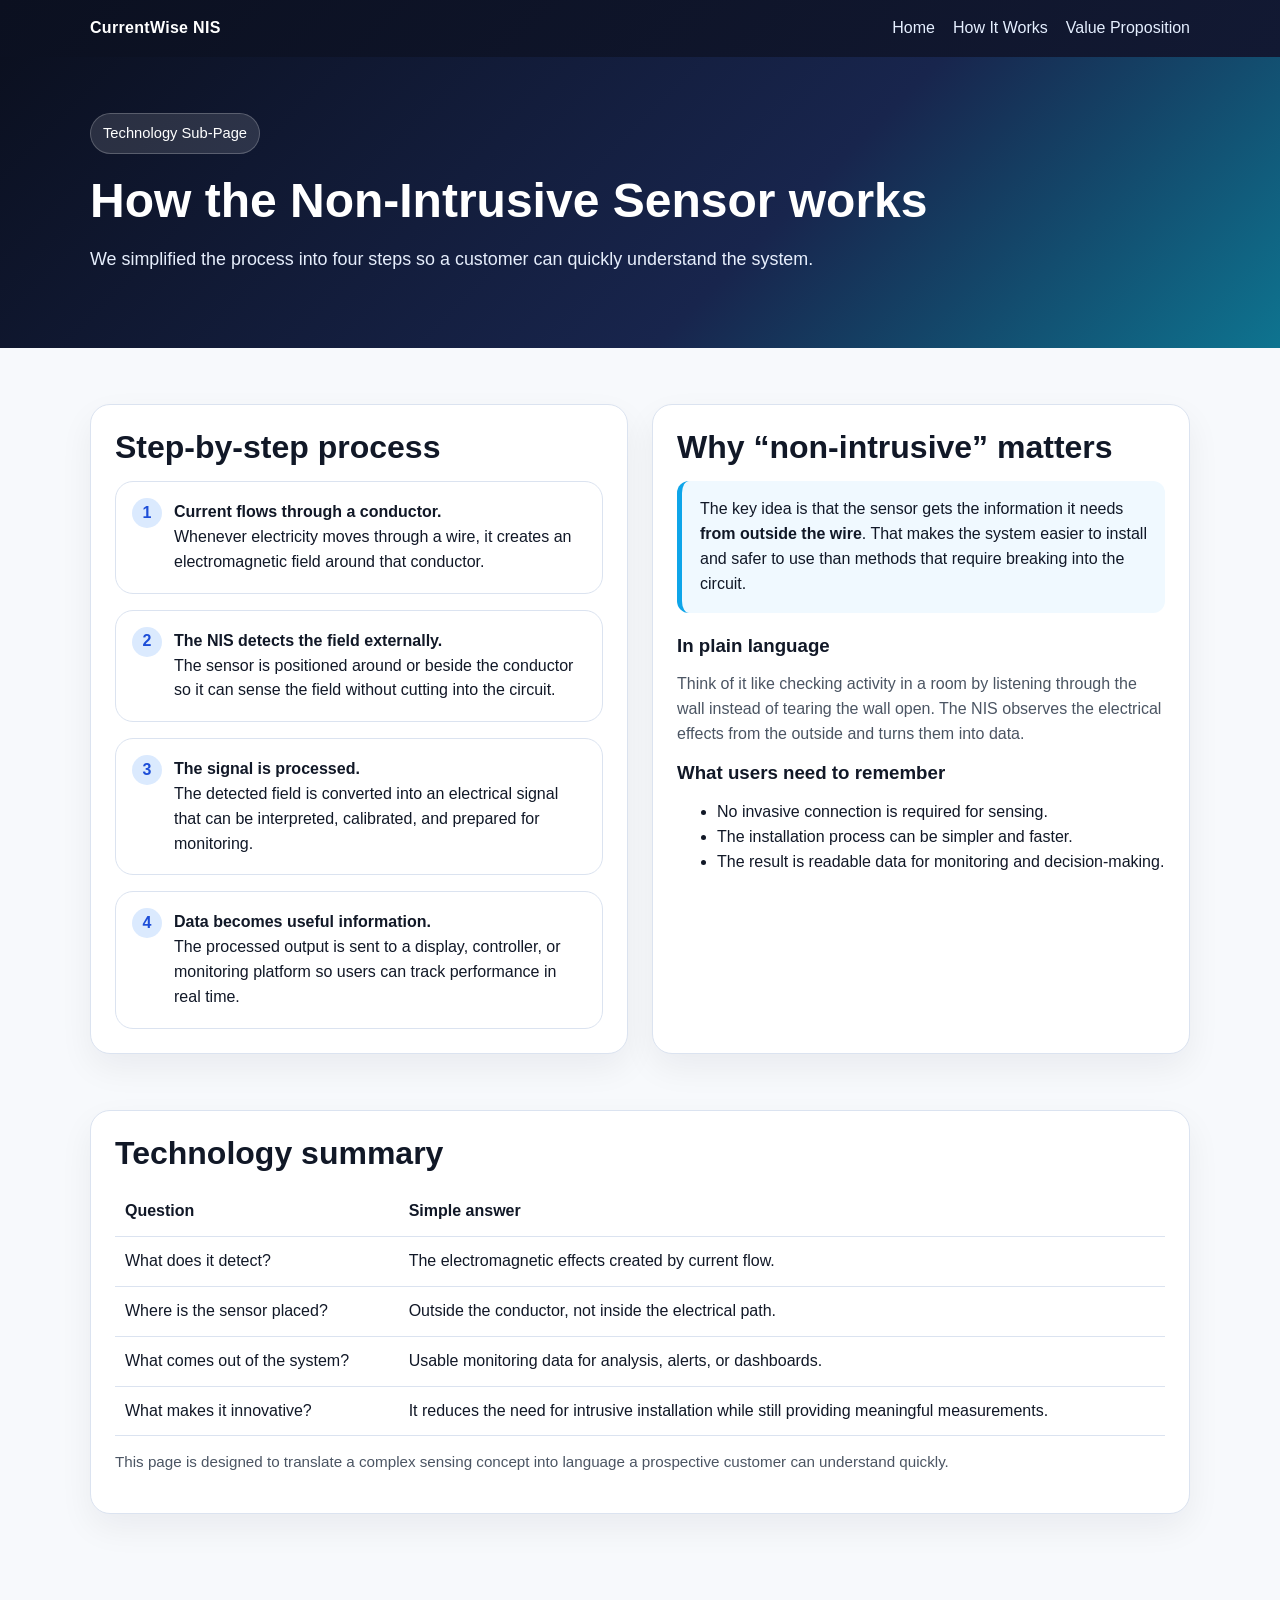
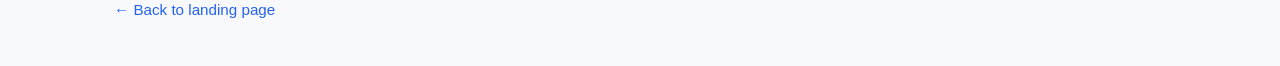
==== technology.html @ ec2b5791 "Add files via upload" ====
<!DOCTYPE html>
<html lang="en">
<head>
  <meta charset="UTF-8">
  <meta name="viewport" content="width=device-width, initial-scale=1.0">
  <title>How It Works | CurrentWise NIS</title>
  <link rel="stylesheet" href="styles.css">
</head>
<body>
  <header class="topbar">
    <div class="nav">
      <div class="brand">CurrentWise NIS</div>
      <nav class="navlinks">
        <a href="index.html">Home</a>
        <a href="technology.html">How It Works</a>
        <a href="value.html">Value Proposition</a>
      </nav>
    </div>
  </header>

  <section class="hero" style="padding:56px 24px;">
    <div class="wrap">
      <span class="kicker">Technology Sub-Page</span>
      <h1>How the Non-Intrusive Sensor works</h1>
      <p class="lead">We simplified the process into four steps so a customer can quickly understand the system.</p>
    </div>
  </section>

  <section class="section">
    <div class="wrap grid-2">
      <div class="card feature">
        <h2>Step-by-step process</h2>
        <div class="steps">
          <div class="step">
            <strong>Current flows through a conductor.</strong><br>
            Whenever electricity moves through a wire, it creates an electromagnetic field around that conductor.
          </div>
          <div class="step">
            <strong>The NIS detects the field externally.</strong><br>
            The sensor is positioned around or beside the conductor so it can sense the field without cutting into the circuit.
          </div>
          <div class="step">
            <strong>The signal is processed.</strong><br>
            The detected field is converted into an electrical signal that can be interpreted, calibrated, and prepared for monitoring.
          </div>
          <div class="step">
            <strong>Data becomes useful information.</strong><br>
            The processed output is sent to a display, controller, or monitoring platform so users can track performance in real time.
          </div>
        </div>
      </div>
      <div class="card feature">
        <h2>Why “non-intrusive” matters</h2>
        <div class="callout">
          The key idea is that the sensor gets the information it needs <strong>from outside the wire</strong>. That makes the system easier to install and safer to use than methods that require breaking into the circuit.
        </div>
        <h3 style="margin-top:22px;">In plain language</h3>
        <p class="muted">
          Think of it like checking activity in a room by listening through the wall instead of tearing the wall open. The NIS observes the electrical effects from the outside and turns them into data.
        </p>
        <h3>What users need to remember</h3>
        <ul>
          <li>No invasive connection is required for sensing.</li>
          <li>The installation process can be simpler and faster.</li>
          <li>The result is readable data for monitoring and decision-making.</li>
        </ul>
      </div>
    </div>
  </section>

  <section class="section" style="padding-top:0">
    <div class="wrap card feature">
      <h2>Technology summary</h2>
      <table class="table">
        <tr><th>Question</th><th>Simple answer</th></tr>
        <tr><td>What does it detect?</td><td>The electromagnetic effects created by current flow.</td></tr>
        <tr><td>Where is the sensor placed?</td><td>Outside the conductor, not inside the electrical path.</td></tr>
        <tr><td>What comes out of the system?</td><td>Usable monitoring data for analysis, alerts, or dashboards.</td></tr>
        <tr><td>What makes it innovative?</td><td>It reduces the need for intrusive installation while still providing meaningful measurements.</td></tr>
      </table>
      <p class="small muted" style="margin-top:14px;">
        This page is designed to translate a complex sensing concept into language a prospective customer can understand quickly.
      </p>
    </div>
  </section>

  <footer class="footer wrap">
    <a href="index.html">← Back to landing page</a>
  </footer>
</body>
</html>
---- styles.css ----
:root{
  --bg:#0b1020;
  --bg2:#121933;
  --card:#ffffff;
  --ink:#111827;
  --muted:#4b5563;
  --line:#dbe3f0;
  --accent:#2563eb;
  --accent2:#0ea5e9;
  --good:#0f766e;
}
*{box-sizing:border-box}
html{scroll-behavior:smooth}
body{
  margin:0;
  font-family:Arial, Helvetica, sans-serif;
  color:var(--ink);
  background:#f7f9fc;
  line-height:1.55;
}
a{color:var(--accent); text-decoration:none}
a:hover{text-decoration:underline}
.topbar{
  background:linear-gradient(135deg,var(--bg),var(--bg2));
  color:white;
  padding:16px 24px;
  position:sticky;
  top:0;
  z-index:5;
}
.nav{
  max-width:1100px;
  margin:0 auto;
  display:flex;
  justify-content:space-between;
  align-items:center;
  gap:20px;
}
.brand{font-weight:700; letter-spacing:.3px}
.navlinks{display:flex; gap:18px; flex-wrap:wrap}
.navlinks a{color:#e5efff}
.hero{
  background:linear-gradient(135deg,var(--bg),#18254d 60%, #0e7490);
  color:white;
  padding:72px 24px 56px;
}
.wrap{max-width:1100px; margin:0 auto}
.hero-grid{
  display:grid;
  grid-template-columns:1.15fr .85fr;
  gap:34px;
  align-items:center;
}
.kicker{
  display:inline-block;
  background:rgba(255,255,255,.12);
  border:1px solid rgba(255,255,255,.22);
  padding:8px 12px;
  border-radius:999px;
  font-size:.92rem;
  margin-bottom:16px;
}
h1,h2,h3{line-height:1.15}
h1{font-size:3rem; margin:.2rem 0 1rem}
h2{font-size:2rem; margin:0 0 1rem}
p.lead{font-size:1.12rem; color:#e6eefc}
.cta-row{display:flex; gap:14px; flex-wrap:wrap; margin-top:24px}
.btn{
  display:inline-block;
  padding:12px 18px;
  border-radius:12px;
  font-weight:700;
  border:1px solid transparent;
}
.btn-primary{background:white; color:var(--bg)}
.btn-secondary{background:transparent; color:white; border-color:rgba(255,255,255,.35)}
.card{
  background:var(--card);
  border:1px solid var(--line);
  border-radius:20px;
  box-shadow:0 14px 34px rgba(10,20,40,.06);
}
.hero-card{padding:20px}
.diagram{
  width:100%;
  aspect-ratio:1.1/1;
  background:linear-gradient(180deg,#eef5ff,#f8fbff);
  border-radius:18px;
  border:1px solid var(--line);
  display:flex;
  align-items:center;
  justify-content:center;
  padding:14px;
}
.section{padding:56px 24px}
.grid-3{
  display:grid;
  grid-template-columns:repeat(3,1fr);
  gap:20px;
}
.grid-2{
  display:grid;
  grid-template-columns:repeat(2,1fr);
  gap:24px;
}
.feature{padding:24px}
.feature h3{margin:.2rem 0 .5rem}
.muted{color:var(--muted)}
.steps{
  counter-reset:step;
  display:grid;
  gap:16px;
}
.step{
  background:white;
  border:1px solid var(--line);
  border-radius:18px;
  padding:18px 18px 18px 58px;
  position:relative;
}
.step:before{
  counter-increment:step;
  content:counter(step);
  position:absolute;
  left:16px;
  top:16px;
  width:30px;
  height:30px;
  border-radius:999px;
  background:#dbeafe;
  color:#1d4ed8;
  display:grid;
  place-items:center;
  font-weight:700;
}
.banner{
  background:linear-gradient(135deg,#e0f2fe,#eff6ff);
  border:1px solid #bfdbfe;
  padding:22px;
  border-radius:20px;
}
.footer{
  padding:28px 24px 44px;
  color:var(--muted);
  font-size:.95rem;
}
.badge{
  display:inline-block;
  padding:6px 10px;
  border-radius:999px;
  background:#ecfeff;
  color:#155e75;
  font-size:.88rem;
  margin:0 8px 8px 0;
  border:1px solid #bae6fd;
}
.table{
  width:100%;
  border-collapse:collapse;
  margin-top:10px;
}
.table th,.table td{
  text-align:left;
  border-bottom:1px solid var(--line);
  padding:12px 10px;
  vertical-align:top;
}
.callout{
  border-left:5px solid var(--accent2);
  background:#f0f9ff;
  padding:16px 18px;
  border-radius:12px;
}
.small{font-size:.95rem}
@media (max-width:900px){
  .hero-grid,.grid-3,.grid-2{grid-template-columns:1fr}
  h1{font-size:2.35rem}
}
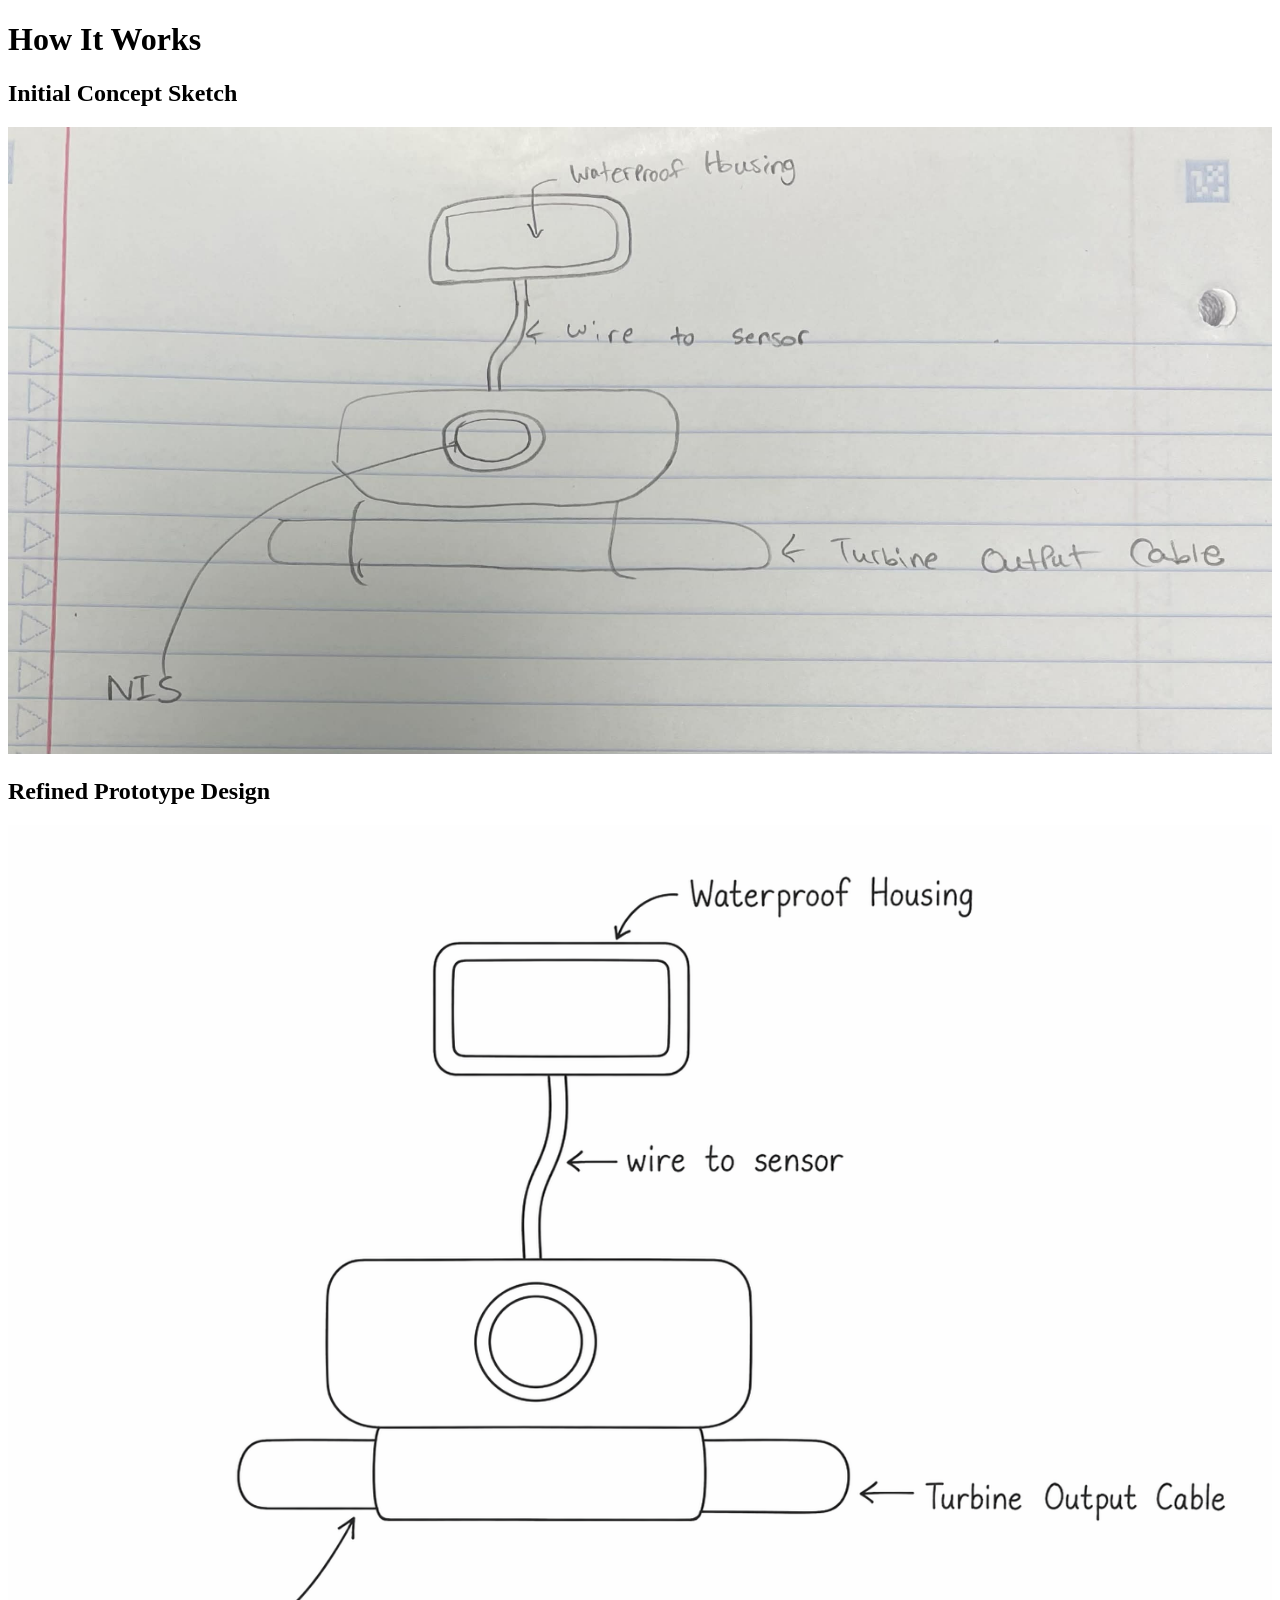
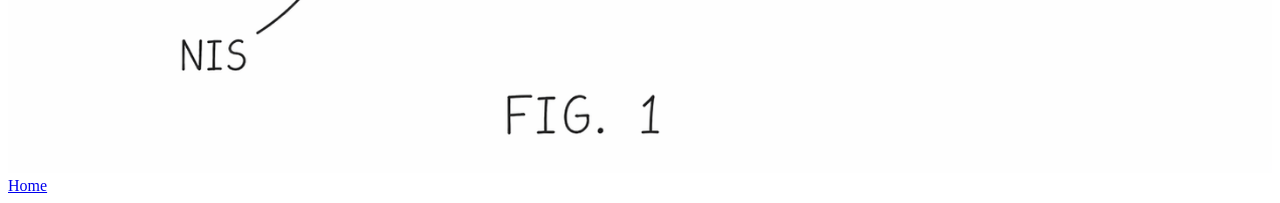
==== commit 9bbc978e: "Add files via upload" ====
--- a/technology.html
+++ b/technology.html
@@ -1,91 +1,8 @@
-<!DOCTYPE html>
-<html lang="en">
-<head>
-  <meta charset="UTF-8">
-  <meta name="viewport" content="width=device-width, initial-scale=1.0">
-  <title>How It Works | CurrentWise NIS</title>
-  <link rel="stylesheet" href="styles.css">
-</head>
-<body>
-  <header class="topbar">
-    <div class="nav">
-      <div class="brand">CurrentWise NIS</div>
-      <nav class="navlinks">
-        <a href="index.html">Home</a>
-        <a href="technology.html">How It Works</a>
-        <a href="value.html">Value Proposition</a>
-      </nav>
-    </div>
-  </header>
-
-  <section class="hero" style="padding:56px 24px;">
-    <div class="wrap">
-      <span class="kicker">Technology Sub-Page</span>
-      <h1>How the Non-Intrusive Sensor works</h1>
-      <p class="lead">We simplified the process into four steps so a customer can quickly understand the system.</p>
-    </div>
-  </section>
-
-  <section class="section">
-    <div class="wrap grid-2">
-      <div class="card feature">
-        <h2>Step-by-step process</h2>
-        <div class="steps">
-          <div class="step">
-            <strong>Current flows through a conductor.</strong><br>
-            Whenever electricity moves through a wire, it creates an electromagnetic field around that conductor.
-          </div>
-          <div class="step">
-            <strong>The NIS detects the field externally.</strong><br>
-            The sensor is positioned around or beside the conductor so it can sense the field without cutting into the circuit.
-          </div>
-          <div class="step">
-            <strong>The signal is processed.</strong><br>
-            The detected field is converted into an electrical signal that can be interpreted, calibrated, and prepared for monitoring.
-          </div>
-          <div class="step">
-            <strong>Data becomes useful information.</strong><br>
-            The processed output is sent to a display, controller, or monitoring platform so users can track performance in real time.
-          </div>
-        </div>
-      </div>
-      <div class="card feature">
-        <h2>Why “non-intrusive” matters</h2>
-        <div class="callout">
-          The key idea is that the sensor gets the information it needs <strong>from outside the wire</strong>. That makes the system easier to install and safer to use than methods that require breaking into the circuit.
-        </div>
-        <h3 style="margin-top:22px;">In plain language</h3>
-        <p class="muted">
-          Think of it like checking activity in a room by listening through the wall instead of tearing the wall open. The NIS observes the electrical effects from the outside and turns them into data.
-        </p>
-        <h3>What users need to remember</h3>
-        <ul>
-          <li>No invasive connection is required for sensing.</li>
-          <li>The installation process can be simpler and faster.</li>
-          <li>The result is readable data for monitoring and decision-making.</li>
-        </ul>
-      </div>
-    </div>
-  </section>
-
-  <section class="section" style="padding-top:0">
-    <div class="wrap card feature">
-      <h2>Technology summary</h2>
-      <table class="table">
-        <tr><th>Question</th><th>Simple answer</th></tr>
-        <tr><td>What does it detect?</td><td>The electromagnetic effects created by current flow.</td></tr>
-        <tr><td>Where is the sensor placed?</td><td>Outside the conductor, not inside the electrical path.</td></tr>
-        <tr><td>What comes out of the system?</td><td>Usable monitoring data for analysis, alerts, or dashboards.</td></tr>
-        <tr><td>What makes it innovative?</td><td>It reduces the need for intrusive installation while still providing meaningful measurements.</td></tr>
-      </table>
-      <p class="small muted" style="margin-top:14px;">
-        This page is designed to translate a complex sensing concept into language a prospective customer can understand quickly.
-      </p>
-    </div>
-  </section>
-
-  <footer class="footer wrap">
-    <a href="index.html">← Back to landing page</a>
-  </footer>
-</body>
-</html>
+<!DOCTYPE html><html><body>
+<h1>How It Works</h1>
+<h2>Initial Concept Sketch</h2>
+<img src="handdrawn.png" style="max-width:100%;">
+<h2>Refined Prototype Design</h2>
+<img src="fig1.png" style="max-width:100%;">
+<a href="index.html">Home</a>
+</body></html>
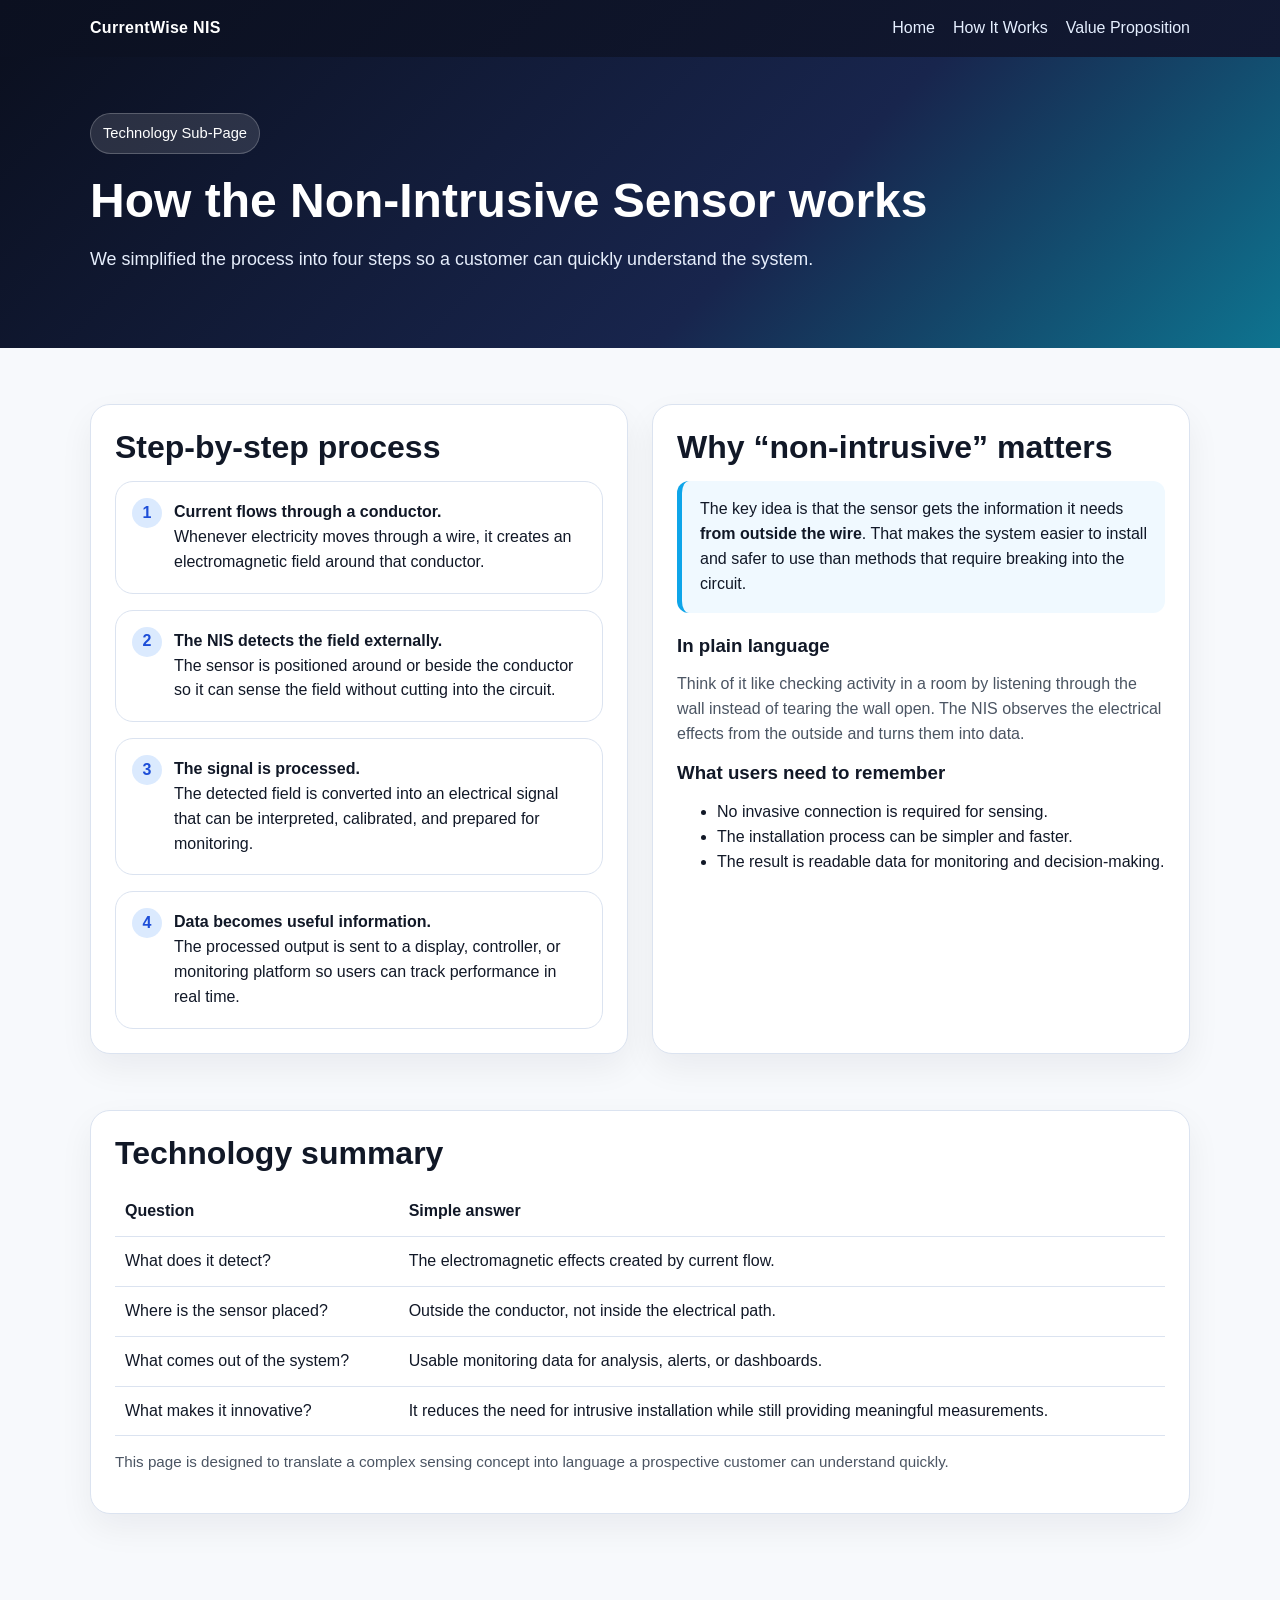
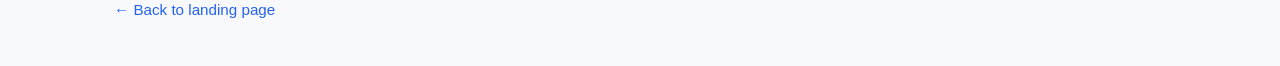
==== commit 17c52e48: "Add files via upload" ====
--- a/technology.html
+++ b/technology.html
@@ -1,8 +1,91 @@
-<!DOCTYPE html><html><body>
-<h1>How It Works</h1>
-<h2>Initial Concept Sketch</h2>
-<img src="handdrawn.png" style="max-width:100%;">
-<h2>Refined Prototype Design</h2>
-<img src="fig1.png" style="max-width:100%;">
-<a href="index.html">Home</a>
-</body></html>+<!DOCTYPE html>
+<html lang="en">
+<head>
+  <meta charset="UTF-8">
+  <meta name="viewport" content="width=device-width, initial-scale=1.0">
+  <title>How It Works | CurrentWise NIS</title>
+  <link rel="stylesheet" href="styles.css">
+</head>
+<body>
+  <header class="topbar">
+    <div class="nav">
+      <div class="brand">CurrentWise NIS</div>
+      <nav class="navlinks">
+        <a href="index.html">Home</a>
+        <a href="technology.html">How It Works</a>
+        <a href="value.html">Value Proposition</a>
+      </nav>
+    </div>
+  </header>
+
+  <section class="hero" style="padding:56px 24px;">
+    <div class="wrap">
+      <span class="kicker">Technology Sub-Page</span>
+      <h1>How the Non-Intrusive Sensor works</h1>
+      <p class="lead">We simplified the process into four steps so a customer can quickly understand the system.</p>
+    </div>
+  </section>
+
+  <section class="section">
+    <div class="wrap grid-2">
+      <div class="card feature">
+        <h2>Step-by-step process</h2>
+        <div class="steps">
+          <div class="step">
+            <strong>Current flows through a conductor.</strong><br>
+            Whenever electricity moves through a wire, it creates an electromagnetic field around that conductor.
+          </div>
+          <div class="step">
+            <strong>The NIS detects the field externally.</strong><br>
+            The sensor is positioned around or beside the conductor so it can sense the field without cutting into the circuit.
+          </div>
+          <div class="step">
+            <strong>The signal is processed.</strong><br>
+            The detected field is converted into an electrical signal that can be interpreted, calibrated, and prepared for monitoring.
+          </div>
+          <div class="step">
+            <strong>Data becomes useful information.</strong><br>
+            The processed output is sent to a display, controller, or monitoring platform so users can track performance in real time.
+          </div>
+        </div>
+      </div>
+      <div class="card feature">
+        <h2>Why “non-intrusive” matters</h2>
+        <div class="callout">
+          The key idea is that the sensor gets the information it needs <strong>from outside the wire</strong>. That makes the system easier to install and safer to use than methods that require breaking into the circuit.
+        </div>
+        <h3 style="margin-top:22px;">In plain language</h3>
+        <p class="muted">
+          Think of it like checking activity in a room by listening through the wall instead of tearing the wall open. The NIS observes the electrical effects from the outside and turns them into data.
+        </p>
+        <h3>What users need to remember</h3>
+        <ul>
+          <li>No invasive connection is required for sensing.</li>
+          <li>The installation process can be simpler and faster.</li>
+          <li>The result is readable data for monitoring and decision-making.</li>
+        </ul>
+      </div>
+    </div>
+  </section>
+
+  <section class="section" style="padding-top:0">
+    <div class="wrap card feature">
+      <h2>Technology summary</h2>
+      <table class="table">
+        <tr><th>Question</th><th>Simple answer</th></tr>
+        <tr><td>What does it detect?</td><td>The electromagnetic effects created by current flow.</td></tr>
+        <tr><td>Where is the sensor placed?</td><td>Outside the conductor, not inside the electrical path.</td></tr>
+        <tr><td>What comes out of the system?</td><td>Usable monitoring data for analysis, alerts, or dashboards.</td></tr>
+        <tr><td>What makes it innovative?</td><td>It reduces the need for intrusive installation while still providing meaningful measurements.</td></tr>
+      </table>
+      <p class="small muted" style="margin-top:14px;">
+        This page is designed to translate a complex sensing concept into language a prospective customer can understand quickly.
+      </p>
+    </div>
+  </section>
+
+  <footer class="footer wrap">
+    <a href="index.html">← Back to landing page</a>
+  </footer>
+</body>
+</html>
--- a/styles.css
+++ b/styles.css
@@ -0,0 +1,179 @@
+
+:root{
+  --bg:#0b1020;
+  --bg2:#121933;
+  --card:#ffffff;
+  --ink:#111827;
+  --muted:#4b5563;
+  --line:#dbe3f0;
+  --accent:#2563eb;
+  --accent2:#0ea5e9;
+  --good:#0f766e;
+}
+*{box-sizing:border-box}
+html{scroll-behavior:smooth}
+body{
+  margin:0;
+  font-family:Arial, Helvetica, sans-serif;
+  color:var(--ink);
+  background:#f7f9fc;
+  line-height:1.55;
+}
+a{color:var(--accent); text-decoration:none}
+a:hover{text-decoration:underline}
+.topbar{
+  background:linear-gradient(135deg,var(--bg),var(--bg2));
+  color:white;
+  padding:16px 24px;
+  position:sticky;
+  top:0;
+  z-index:5;
+}
+.nav{
+  max-width:1100px;
+  margin:0 auto;
+  display:flex;
+  justify-content:space-between;
+  align-items:center;
+  gap:20px;
+}
+.brand{font-weight:700; letter-spacing:.3px}
+.navlinks{display:flex; gap:18px; flex-wrap:wrap}
+.navlinks a{color:#e5efff}
+.hero{
+  background:linear-gradient(135deg,var(--bg),#18254d 60%, #0e7490);
+  color:white;
+  padding:72px 24px 56px;
+}
+.wrap{max-width:1100px; margin:0 auto}
+.hero-grid{
+  display:grid;
+  grid-template-columns:1.15fr .85fr;
+  gap:34px;
+  align-items:center;
+}
+.kicker{
+  display:inline-block;
+  background:rgba(255,255,255,.12);
+  border:1px solid rgba(255,255,255,.22);
+  padding:8px 12px;
+  border-radius:999px;
+  font-size:.92rem;
+  margin-bottom:16px;
+}
+h1,h2,h3{line-height:1.15}
+h1{font-size:3rem; margin:.2rem 0 1rem}
+h2{font-size:2rem; margin:0 0 1rem}
+p.lead{font-size:1.12rem; color:#e6eefc}
+.cta-row{display:flex; gap:14px; flex-wrap:wrap; margin-top:24px}
+.btn{
+  display:inline-block;
+  padding:12px 18px;
+  border-radius:12px;
+  font-weight:700;
+  border:1px solid transparent;
+}
+.btn-primary{background:white; color:var(--bg)}
+.btn-secondary{background:transparent; color:white; border-color:rgba(255,255,255,.35)}
+.card{
+  background:var(--card);
+  border:1px solid var(--line);
+  border-radius:20px;
+  box-shadow:0 14px 34px rgba(10,20,40,.06);
+}
+.hero-card{padding:20px}
+.diagram{
+  width:100%;
+  aspect-ratio:1.1/1;
+  background:linear-gradient(180deg,#eef5ff,#f8fbff);
+  border-radius:18px;
+  border:1px solid var(--line);
+  display:flex;
+  align-items:center;
+  justify-content:center;
+  padding:14px;
+}
+.section{padding:56px 24px}
+.grid-3{
+  display:grid;
+  grid-template-columns:repeat(3,1fr);
+  gap:20px;
+}
+.grid-2{
+  display:grid;
+  grid-template-columns:repeat(2,1fr);
+  gap:24px;
+}
+.feature{padding:24px}
+.feature h3{margin:.2rem 0 .5rem}
+.muted{color:var(--muted)}
+.steps{
+  counter-reset:step;
+  display:grid;
+  gap:16px;
+}
+.step{
+  background:white;
+  border:1px solid var(--line);
+  border-radius:18px;
+  padding:18px 18px 18px 58px;
+  position:relative;
+}
+.step:before{
+  counter-increment:step;
+  content:counter(step);
+  position:absolute;
+  left:16px;
+  top:16px;
+  width:30px;
+  height:30px;
+  border-radius:999px;
+  background:#dbeafe;
+  color:#1d4ed8;
+  display:grid;
+  place-items:center;
+  font-weight:700;
+}
+.banner{
+  background:linear-gradient(135deg,#e0f2fe,#eff6ff);
+  border:1px solid #bfdbfe;
+  padding:22px;
+  border-radius:20px;
+}
+.footer{
+  padding:28px 24px 44px;
+  color:var(--muted);
+  font-size:.95rem;
+}
+.badge{
+  display:inline-block;
+  padding:6px 10px;
+  border-radius:999px;
+  background:#ecfeff;
+  color:#155e75;
+  font-size:.88rem;
+  margin:0 8px 8px 0;
+  border:1px solid #bae6fd;
+}
+.table{
+  width:100%;
+  border-collapse:collapse;
+  margin-top:10px;
+}
+.table th,.table td{
+  text-align:left;
+  border-bottom:1px solid var(--line);
+  padding:12px 10px;
+  vertical-align:top;
+}
+.callout{
+  border-left:5px solid var(--accent2);
+  background:#f0f9ff;
+  padding:16px 18px;
+  border-radius:12px;
+}
+.small{font-size:.95rem}
+@media (max-width:900px){
+  .hero-grid,.grid-3,.grid-2{grid-template-columns:1fr}
+  h1{font-size:2.35rem}
+}
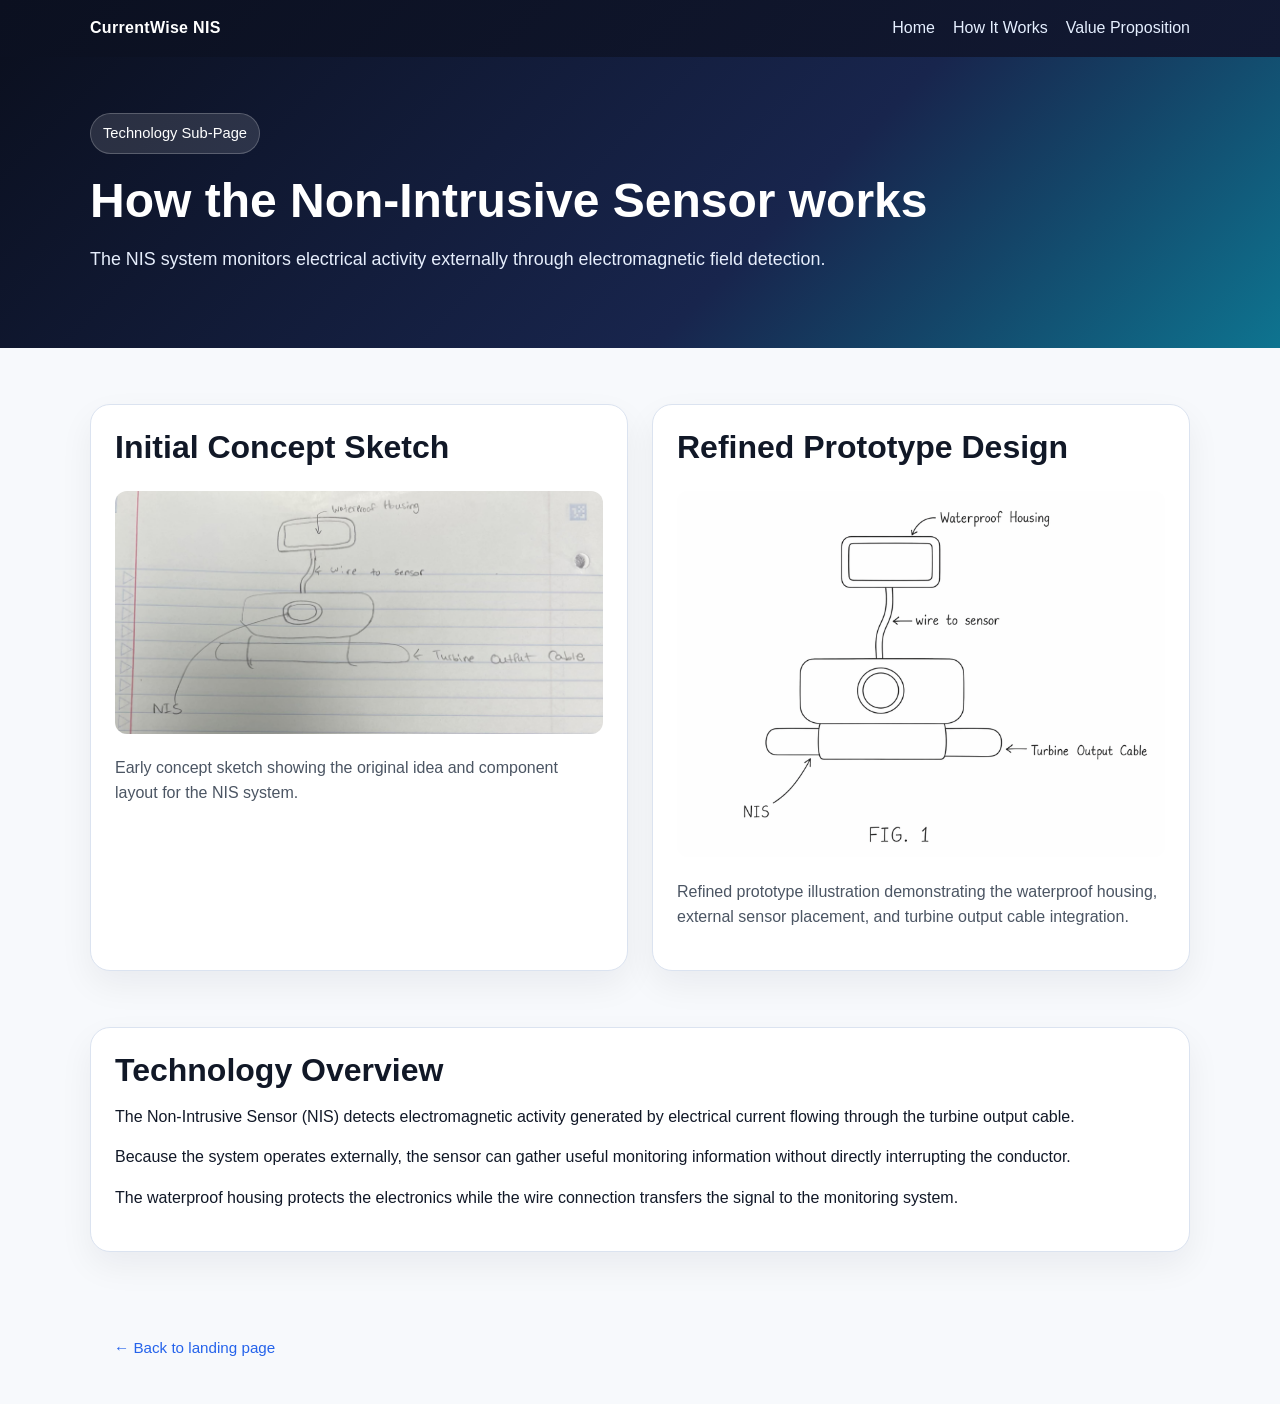
==== commit 96064afb: "Update technology.html" ====
--- a/technology.html
+++ b/technology.html
@@ -1,91 +1,125 @@
 <!DOCTYPE html>
 <html lang="en">
+
 <head>
   <meta charset="UTF-8">
   <meta name="viewport" content="width=device-width, initial-scale=1.0">
   <title>How It Works | CurrentWise NIS</title>
+
   <link rel="stylesheet" href="styles.css">
 </head>
+
 <body>
-  <header class="topbar">
-    <div class="nav">
-      <div class="brand">CurrentWise NIS</div>
-      <nav class="navlinks">
-        <a href="index.html">Home</a>
-        <a href="technology.html">How It Works</a>
-        <a href="value.html">Value Proposition</a>
-      </nav>
+
+<header class="topbar">
+
+  <div class="nav">
+
+    <div class="brand">
+      CurrentWise NIS
     </div>
-  </header>
 
-  <section class="hero" style="padding:56px 24px;">
-    <div class="wrap">
-      <span class="kicker">Technology Sub-Page</span>
-      <h1>How the Non-Intrusive Sensor works</h1>
-      <p class="lead">We simplified the process into four steps so a customer can quickly understand the system.</p>
+    <nav class="navlinks">
+      <a href="index.html">Home</a>
+      <a href="technology.html">How It Works</a>
+      <a href="value.html">Value Proposition</a>
+    </nav>
+
+  </div>
+
+</header>
+
+<section class="hero" style="padding:56px 24px;">
+
+  <div class="wrap">
+
+    <span class="kicker">
+      Technology Sub-Page
+    </span>
+
+    <h1>
+      How the Non-Intrusive Sensor works
+    </h1>
+
+    <p class="lead">
+      The NIS system monitors electrical activity externally through electromagnetic field detection.
+    </p>
+
+  </div>
+
+</section>
+
+<section class="section">
+
+  <div class="wrap grid-2">
+
+    <div class="card feature">
+
+      <h2>
+        Initial Concept Sketch
+      </h2>
+
+      <img
+        src="handdrawn.png"
+        alt="Initial hand drawn sketch"
+        style="width:100%; border-radius:12px; margin-top:10px;"
+      >
+
+      <p class="muted" style="margin-top:15px;">
+        Early concept sketch showing the original idea and component layout for the NIS system.
+      </p>
+
     </div>
-  </section>
 
-  <section class="section">
-    <div class="wrap grid-2">
-      <div class="card feature">
-        <h2>Step-by-step process</h2>
-        <div class="steps">
-          <div class="step">
-            <strong>Current flows through a conductor.</strong><br>
-            Whenever electricity moves through a wire, it creates an electromagnetic field around that conductor.
-          </div>
-          <div class="step">
-            <strong>The NIS detects the field externally.</strong><br>
-            The sensor is positioned around or beside the conductor so it can sense the field without cutting into the circuit.
-          </div>
-          <div class="step">
-            <strong>The signal is processed.</strong><br>
-            The detected field is converted into an electrical signal that can be interpreted, calibrated, and prepared for monitoring.
-          </div>
-          <div class="step">
-            <strong>Data becomes useful information.</strong><br>
-            The processed output is sent to a display, controller, or monitoring platform so users can track performance in real time.
-          </div>
-        </div>
-      </div>
-      <div class="card feature">
-        <h2>Why “non-intrusive” matters</h2>
-        <div class="callout">
-          The key idea is that the sensor gets the information it needs <strong>from outside the wire</strong>. That makes the system easier to install and safer to use than methods that require breaking into the circuit.
-        </div>
-        <h3 style="margin-top:22px;">In plain language</h3>
-        <p class="muted">
-          Think of it like checking activity in a room by listening through the wall instead of tearing the wall open. The NIS observes the electrical effects from the outside and turns them into data.
-        </p>
-        <h3>What users need to remember</h3>
-        <ul>
-          <li>No invasive connection is required for sensing.</li>
-          <li>The installation process can be simpler and faster.</li>
-          <li>The result is readable data for monitoring and decision-making.</li>
-        </ul>
-      </div>
+    <div class="card feature">
+
+      <h2>
+        Refined Prototype Design
+      </h2>
+
+      <img
+        src="fig1.png"
+        alt="Refined prototype design"
+        style="width:100%; border-radius:12px; margin-top:10px;"
+      >
+
+      <p class="muted" style="margin-top:15px;">
+        Refined prototype illustration demonstrating the waterproof housing, external sensor placement, and turbine output cable integration.
+      </p>
+
     </div>
-  </section>
 
-  <section class="section" style="padding-top:0">
-    <div class="wrap card feature">
-      <h2>Technology summary</h2>
-      <table class="table">
-        <tr><th>Question</th><th>Simple answer</th></tr>
-        <tr><td>What does it detect?</td><td>The electromagnetic effects created by current flow.</td></tr>
-        <tr><td>Where is the sensor placed?</td><td>Outside the conductor, not inside the electrical path.</td></tr>
-        <tr><td>What comes out of the system?</td><td>Usable monitoring data for analysis, alerts, or dashboards.</td></tr>
-        <tr><td>What makes it innovative?</td><td>It reduces the need for intrusive installation while still providing meaningful measurements.</td></tr>
-      </table>
-      <p class="small muted" style="margin-top:14px;">
-        This page is designed to translate a complex sensing concept into language a prospective customer can understand quickly.
-      </p>
-    </div>
-  </section>
+  </div>
 
-  <footer class="footer wrap">
-    <a href="index.html">← Back to landing page</a>
-  </footer>
+</section>
+
+<section class="section" style="padding-top:0;">
+
+  <div class="wrap card feature">
+
+    <h2>
+      Technology Overview
+    </h2>
+
+    <p>
+      The Non-Intrusive Sensor (NIS) detects electromagnetic activity generated by electrical current flowing through the turbine output cable.
+    </p>
+
+    <p>
+      Because the system operates externally, the sensor can gather useful monitoring information without directly interrupting the conductor.
+    </p>
+
+    <p>
+      The waterproof housing protects the electronics while the wire connection transfers the signal to the monitoring system.
+    </p>
+
+  </div>
+
+</section>
+
+<footer class="footer wrap">
+  <a href="index.html">← Back to landing page</a>
+</footer>
+
 </body>
 </html>
